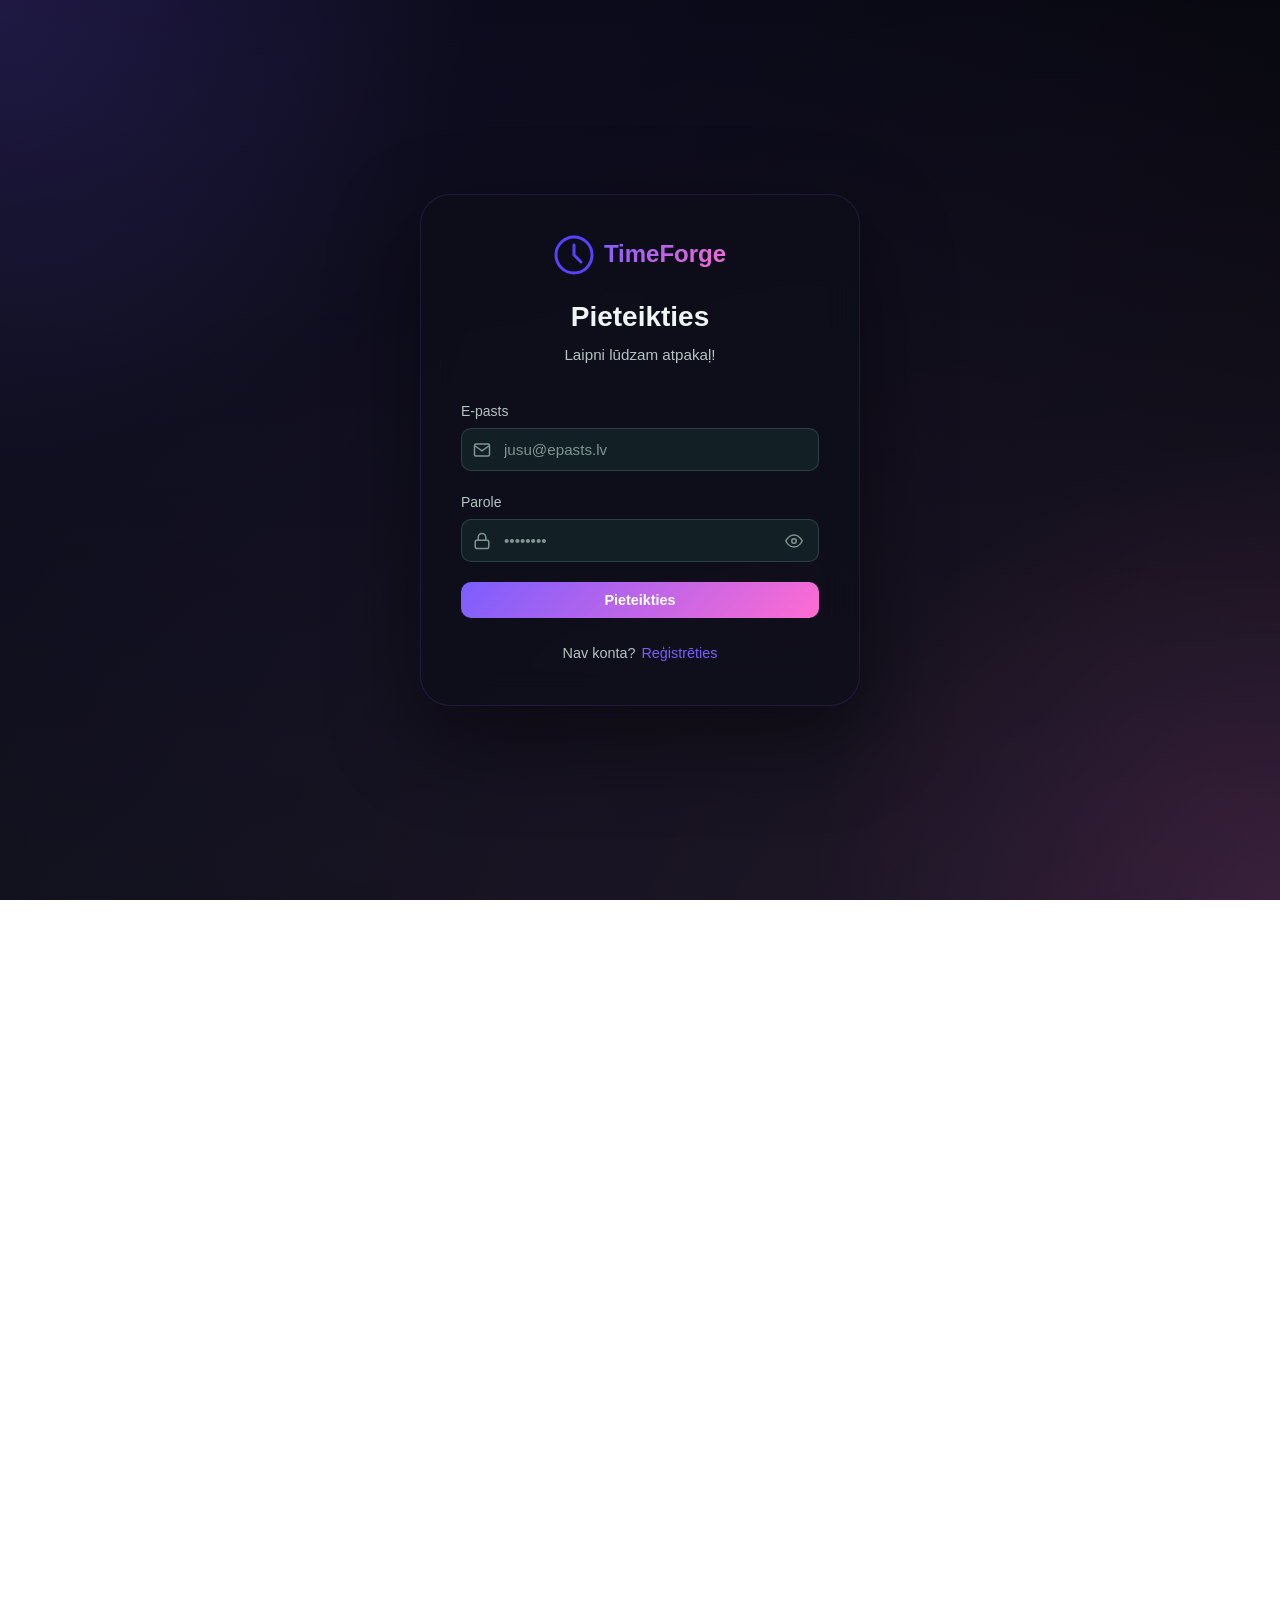
==== timeforge/admin/index.html @ 02adf372 "Labojumi/ korekcija" ====
<!DOCTYPE html>
<html lang="en" data-theme="dark">
<head>
    <meta charset="UTF-8">
    <meta name="viewport" content="width=device-width, initial-scale=1.0">
    <title>TimeForge — Admin Panel</title>
    <link rel="preconnect" href="https://fonts.googleapis.com">
    <link rel="preconnect" href="https://fonts.gstatic.com" crossorigin>
    <link href="https://fonts.googleapis.com/css2?family=Inter:wght@300;400;500;600;700&display=swap" rel="stylesheet">
    <link rel="stylesheet" href="css/admin.css">
    <link rel="icon" type="image/svg+xml" href="../favicon.svg">
    <link rel="shortcut icon" href="../favicon.svg" type="image/svg+xml">
</head>
<body>

<!-- Loading Screen -->
<div id="loading-screen" class="loading-screen">
    <div class="loading-inner">
        <svg viewBox="0 0 40 40" fill="none" width="48" height="48" class="loading-logo">
            <circle cx="20" cy="20" r="18" stroke="url(#ll)" stroke-width="3"/>
            <path d="M20 10V20L27 27" stroke="url(#ll)" stroke-width="3" stroke-linecap="round"/>
            <defs>
                <linearGradient id="ll" x1="0" y1="0" x2="40" y2="40">
                    <stop offset="0%" stop-color="#5641FF"/>
                    <stop offset="100%" stop-color="#FF6CD2"/>
                </linearGradient>
            </defs>
        </svg>
        <p>Loading Admin Panel…</p>
    </div>
</div>

<!-- Admin Application -->
<div id="admin-app" class="admin-app hidden">

    <!-- Sidebar -->
    <aside id="sidebar" class="sidebar">
        <div class="sidebar-brand">
            <svg viewBox="0 0 40 40" fill="none" class="brand-icon">
                <circle cx="20" cy="20" r="18" stroke="url(#lb)" stroke-width="3"/>
                <path d="M20 10V20L27 27" stroke="url(#lb)" stroke-width="3" stroke-linecap="round"/>
                <defs>
                    <linearGradient id="lb" x1="0" y1="0" x2="40" y2="40">
                        <stop offset="0%" stop-color="#5641FF"/>
                        <stop offset="100%" stop-color="#FF6CD2"/>
                    </linearGradient>
                </defs>
            </svg>
            <div class="brand-text">
                <span class="brand-name">TimeForge</span>
                <span class="brand-label">Admin Panel</span>
            </div>
        </div>

        <nav class="sidebar-nav">
            <span class="nav-group">Dashboard</span>
            <a href="#" class="nav-item active" data-section="overview">
                <svg viewBox="0 0 24 24" fill="none" stroke="currentColor" stroke-width="2"><rect x="3" y="3" width="7" height="7"/><rect x="14" y="3" width="7" height="7"/><rect x="14" y="14" width="7" height="7"/><rect x="3" y="14" width="7" height="7"/></svg>
                <span>Overview</span>
            </a>

            <span class="nav-group">Management</span>
            <a href="#" class="nav-item" data-section="users">
                <svg viewBox="0 0 24 24" fill="none" stroke="currentColor" stroke-width="2"><path d="M17 21v-2a4 4 0 0 0-4-4H5a4 4 0 0 0-4 4v2"/><circle cx="9" cy="7" r="4"/><path d="M23 21v-2a4 4 0 0 0-3-3.87"/><path d="M16 3.13a4 4 0 0 1 0 7.75"/></svg>
                <span>Users</span>
                <span class="nav-count" id="nav-users-count"></span>
            </a>
            <a href="#" class="nav-item" data-section="quotes">
                <svg viewBox="0 0 24 24" fill="none" stroke="currentColor" stroke-width="2"><path d="M21 15a2 2 0 0 1-2 2H7l-4 4V5a2 2 0 0 1 2-2h14a2 2 0 0 1 2 2z"/></svg>
                <span>Quotes</span>
                <span class="nav-count" id="nav-quotes-count"></span>
            </a>

            <span class="nav-group">System</span>
            <a href="#" class="nav-item" data-section="logs">
                <svg viewBox="0 0 24 24" fill="none" stroke="currentColor" stroke-width="2"><path d="M14 2H6a2 2 0 0 0-2 2v16a2 2 0 0 0 2 2h12a2 2 0 0 0 2-2V8z"/><polyline points="14 2 14 8 20 8"/><line x1="16" y1="13" x2="8" y2="13"/><line x1="16" y1="17" x2="8" y2="17"/></svg>
                <span>Activity Log</span>
            </a>
        </nav>

        <div class="sidebar-footer">
            <div class="admin-profile">
                <div class="admin-avatar" id="admin-avatar">A</div>
                <div class="admin-info">
                    <span class="admin-name" id="admin-name">Admin</span>
                    <span class="admin-role-label">Administrator</span>
                </div>
            </div>
            <a href="../index.html" class="back-link">
                <svg viewBox="0 0 24 24" fill="none" stroke="currentColor" stroke-width="2"><path d="M9 21H5a2 2 0 0 1-2-2V5a2 2 0 0 1 2-2h4"/><polyline points="16 17 21 12 16 7"/><line x1="21" y1="12" x2="9" y2="12"/></svg>
                <span>Back to App</span>
            </a>
        </div>
    </aside>

    <!-- Main Content -->
    <main class="main-content">

        <!-- Topbar -->
        <header class="topbar">
            <div class="topbar-left">
                <button id="sidebar-toggle" class="icon-btn">
                    <svg viewBox="0 0 24 24" fill="none" stroke="currentColor" stroke-width="2"><line x1="3" y1="12" x2="21" y2="12"/><line x1="3" y1="6" x2="21" y2="6"/><line x1="3" y1="18" x2="21" y2="18"/></svg>
                </button>
                <div class="breadcrumb">
                    <span class="breadcrumb-root">Admin</span>
                    <svg viewBox="0 0 24 24" fill="none" stroke="currentColor" stroke-width="2" width="14" height="14"><polyline points="9 18 15 12 9 6"/></svg>
                    <span id="breadcrumb-current">Overview</span>
                </div>
            </div>
            <div class="topbar-right">
                <div class="topbar-search">
                    <svg viewBox="0 0 24 24" fill="none" stroke="currentColor" stroke-width="2"><circle cx="11" cy="11" r="8"/><line x1="21" y1="21" x2="16.65" y2="16.65"/></svg>
                    <input type="text" id="topbar-search" placeholder="Search…">
                </div>
                <button id="refresh-btn" class="icon-btn" title="Refresh data">
                    <svg viewBox="0 0 24 24" fill="none" stroke="currentColor" stroke-width="2"><polyline points="23 4 23 10 17 10"/><polyline points="1 20 1 14 7 14"/><path d="M3.51 9a9 9 0 0 1 14.85-3.36L23 10M1 14l4.64 4.36A9 9 0 0 0 20.49 15"/></svg>
                </button>
                <button id="theme-toggle" class="icon-btn" title="Toggle theme">
                    <svg class="icon-sun" viewBox="0 0 24 24" fill="none" stroke="currentColor" stroke-width="2"><circle cx="12" cy="12" r="5"/><line x1="12" y1="1" x2="12" y2="3"/><line x1="12" y1="21" x2="12" y2="23"/><line x1="4.22" y1="4.22" x2="5.64" y2="5.64"/><line x1="18.36" y1="18.36" x2="19.78" y2="19.78"/><line x1="1" y1="12" x2="3" y2="12"/><line x1="21" y1="12" x2="23" y2="12"/><line x1="4.22" y1="19.78" x2="5.64" y2="18.36"/><line x1="18.36" y1="5.64" x2="19.78" y2="4.22"/></svg>
                    <svg class="icon-moon hidden" viewBox="0 0 24 24" fill="none" stroke="currentColor" stroke-width="2"><path d="M21 12.79A9 9 0 1 1 11.21 3 7 7 0 0 0 21 12.79z"/></svg>
                </button>
            </div>
        </header>

        <!-- Content Area -->
        <div class="content-area">

            <!-- Overview -->
            <section id="section-overview" class="section active">
                <div class="section-header">
                    <div>
                        <h1>Overview</h1>
                        <p class="section-desc">System statistics and recent activity</p>
                    </div>
                    <span class="last-updated" id="last-updated"></span>
                </div>
                <div id="stats-grid" class="stats-grid"></div>
                <div class="overview-grid">
                    <div class="card">
                        <div class="card-header">
                            <h3 class="card-title">Recent Users</h3>
                            <a href="#" class="card-link" data-section="users">View all →</a>
                        </div>
                        <div id="recent-users"></div>
                    </div>
                    <div class="card">
                        <div class="card-header">
                            <h3 class="card-title">Recent Activity</h3>
                            <a href="#" class="card-link" data-section="logs">View all →</a>
                        </div>
                        <div id="recent-activity"></div>
                    </div>
                </div>
            </section>

            <!-- Users -->
            <section id="section-users" class="section hidden">
                <div class="section-header">
                    <div>
                        <h1>Users</h1>
                        <p class="section-desc">Manage user accounts, roles and access</p>
                    </div>
                </div>
                <div class="toolbar">
                    <div class="search-box">
                        <svg viewBox="0 0 24 24" fill="none" stroke="currentColor" stroke-width="2"><circle cx="11" cy="11" r="8"/><line x1="21" y1="21" x2="16.65" y2="16.65"/></svg>
                        <input type="text" id="users-search" placeholder="Search by name or email…">
                    </div>
                    <div class="filter-row">
                        <select id="users-role-filter">
                            <option value="">All Roles</option>
                            <option value="admin">Admin</option>
                            <option value="user">User</option>
                        </select>
                        <select id="users-status-filter">
                            <option value="">All Status</option>
                            <option value="active">Active</option>
                            <option value="blocked">Blocked</option>
                        </select>
                    </div>
                    <span class="result-count" id="users-count-label"></span>
                    <div class="toolbar-actions">
                        <button type="button" class="btn btn-secondary" id="export-csv-btn">
                            <svg viewBox="0 0 24 24" fill="none" stroke="currentColor" stroke-width="2" width="14" height="14"><path d="M21 15v4a2 2 0 0 1-2 2H5a2 2 0 0 1-2-2v-4"/><polyline points="7 10 12 15 17 10"/><line x1="12" y1="15" x2="12" y2="3"/></svg>
                            Export CSV
                        </button>
                        <button type="button" class="btn btn-primary" id="announce-btn">
                            <svg viewBox="0 0 24 24" fill="none" stroke="currentColor" stroke-width="2" width="14" height="14"><path d="M22 17H2a3 3 0 0 0 3-3V9a7 7 0 0 1 14 0v5a3 3 0 0 0 3 3zm-8.27 4a2 2 0 0 1-3.46 0"/></svg>
                            Announce
                        </button>
                    </div>
                </div>
                <div class="card table-card">
                    <div class="table-scroll">
                        <table class="data-table">
                            <thead>
                                <tr>
                                    <th>User</th>
                                    <th>Email</th>
                                    <th>Role</th>
                                    <th>Level / XP</th>
                                    <th>Streak</th>
                                    <th>Status</th>
                                    <th>Joined</th>
                                    <th>Actions</th>
                                </tr>
                            </thead>
                            <tbody id="users-tbody"></tbody>
                        </table>
                    </div>
                </div>
            </section>

            <!-- Quotes -->
            <section id="section-quotes" class="section hidden">
                <div class="section-header">
                    <div>
                        <h1>Quotes</h1>
                        <p class="section-desc">Manage motivational quotes (Latvian &amp; English)</p>
                    </div>
                    <button class="btn btn-primary" id="add-quote-btn">
                        <svg viewBox="0 0 24 24" fill="none" stroke="currentColor" stroke-width="2" width="16" height="16"><line x1="12" y1="5" x2="12" y2="19"/><line x1="5" y1="12" x2="19" y2="12"/></svg>
                        Add Quote
                    </button>
                </div>
                <div class="toolbar">
                    <div class="search-box">
                        <svg viewBox="0 0 24 24" fill="none" stroke="currentColor" stroke-width="2"><circle cx="11" cy="11" r="8"/><line x1="21" y1="21" x2="16.65" y2="16.65"/></svg>
                        <input type="text" id="quotes-search" placeholder="Search quotes or author…">
                    </div>
                    <select id="quotes-status-filter">
                        <option value="">All</option>
                        <option value="active">Active</option>
                        <option value="inactive">Inactive</option>
                    </select>
                    <span class="result-count" id="quotes-count-label"></span>
                </div>
                <div class="card table-card">
                    <div class="table-scroll">
                        <table class="data-table">
                            <thead>
                                <tr>
                                    <th>Text (LV)</th>
                                    <th>Text (EN)</th>
                                    <th>Author</th>
                                    <th>Active</th>
                                    <th>Actions</th>
                                </tr>
                            </thead>
                            <tbody id="quotes-tbody"></tbody>
                        </table>
                    </div>
                </div>
            </section>

            <!-- Logs -->
            <section id="section-logs" class="section hidden">
                <div class="section-header">
                    <div>
                        <h1>Activity Log</h1>
                        <p class="section-desc">Audit trail of all user actions</p>
                    </div>
                </div>
                <div class="toolbar">
                    <div class="search-box">
                        <svg viewBox="0 0 24 24" fill="none" stroke="currentColor" stroke-width="2"><circle cx="11" cy="11" r="8"/><line x1="21" y1="21" x2="16.65" y2="16.65"/></svg>
                        <input type="text" id="logs-search" placeholder="Search by user or action…">
                    </div>
                    <select id="logs-action-filter">
                        <option value="">All Actions</option>
                        <option value="login">Login</option>
                        <option value="register">Register</option>
                        <option value="task">Tasks</option>
                        <option value="project">Projects</option>
                        <option value="focus">Focus</option>
                        <option value="achievement">Achievements</option>
                    </select>
                    <span class="result-count" id="logs-count-label"></span>
                </div>
                <div class="card table-card">
                    <div class="table-scroll">
                        <table class="data-table">
                            <thead>
                                <tr>
                                    <th>Time</th>
                                    <th>User</th>
                                    <th>Action</th>
                                    <th>Details</th>
                                </tr>
                            </thead>
                            <tbody id="logs-tbody"></tbody>
                        </table>
                    </div>
                </div>
            </section>

        </div>
    </main>
</div>

<!-- Modal -->
<div id="modal-overlay" class="modal-overlay hidden">
    <div id="modal-box" class="modal-box"></div>
</div>

<!-- Toast Container -->
<div id="toast-container"></div>

<script src="js/admin.js"></script>
</body>
</html>
---- timeforge/admin/css/admin.css ----
/* ============================================================
   TimeForge Admin Panel — Styles
   ============================================================ */

/* --- Variables (Dark theme default) --- */
:root,
[data-theme="dark"] {
    --bg:           #0a0a0f;
    --bg2:          #12121a;
    --bg3:          #1a1a28;
    --card:         #16161f;
    --card-hover:   #1e1e2d;
    --input-bg:     #1a1a28;
    --sidebar-bg:   #0e0e16;

    --text:         #f0f0f5;
    --text2:        #a0a0b8;
    --text3:        #6a6a80;
    --border:       #2a2a3d;
    --border-light: #1e1e30;

    --accent:       #5641FF;
    --accent2:      #FF6CD2;
    --accent-grad:  linear-gradient(135deg, #5641FF 0%, #FF6CD2 100%);

    --green:  #4ade80;
    --yellow: #facc15;
    --orange: #fb923c;
    --red:    #f43f5e;
    --blue:   #60a5fa;
    --purple: #a78bfa;
    --pink:   #FF6CD2;

    --shadow-sm: 0 1px 3px rgba(0,0,0,0.3);
    --shadow-md: 0 4px 12px rgba(0,0,0,0.4);
    --shadow-lg: 0 8px 24px rgba(0,0,0,0.5);

    --r-sm: 6px;
    --r-md: 10px;
    --r-lg: 16px;
    --r-full: 9999px;

    --sidebar-w: 256px;
    --topbar-h:  60px;
    --font: 'Inter', -apple-system, sans-serif;
}

[data-theme="light"] {
    --bg:           #f5f5fa;
    --bg2:          #ebebf5;
    --bg3:          #e0e0f0;
    --card:         #ffffff;
    --card-hover:   #f8f8ff;
    --input-bg:     #f0f0fa;
    --sidebar-bg:   #ffffff;

    --text:         #0f0f1a;
    --text2:        #555570;
    --text3:        #9090aa;
    --border:       #ddddf0;
    --border-light: #ededf8;

    --shadow-sm: 0 1px 3px rgba(0,0,0,0.08);
    --shadow-md: 0 4px 12px rgba(0,0,0,0.1);
    --shadow-lg: 0 8px 24px rgba(0,0,0,0.12);
}

/* --- Reset --- */
*, *::before, *::after { box-sizing: border-box; margin: 0; padding: 0; }
html { font-size: 14px; }
body {
    font-family: var(--font);
    background: var(--bg);
    color: var(--text);
    line-height: 1.5;
    overflow: hidden;
    height: 100vh;
}
a { color: inherit; text-decoration: none; }
button { cursor: pointer; border: none; background: none; font-family: var(--font); }
input, select, textarea { font-family: var(--font); }

/* --- Loading Screen --- */
.loading-screen {
    position: fixed; inset: 0;
    background: var(--bg);
    display: flex; align-items: center; justify-content: center;
    z-index: 9999;
}
.loading-inner {
    display: flex; flex-direction: column; align-items: center; gap: 16px;
}
.loading-logo {
    animation: pulse 1.5s ease-in-out infinite;
}
.loading-inner p {
    color: var(--text2);
    font-size: 0.9rem;
}
@keyframes pulse {
    0%, 100% { opacity: 1; transform: scale(1); }
    50% { opacity: 0.6; transform: scale(0.95); }
}

/* --- Layout --- */
.admin-app {
    display: flex;
    height: 100vh;
    overflow: hidden;
}
.hidden { display: none !important; }

/* --- Sidebar --- */
.sidebar {
    width: var(--sidebar-w);
    background: var(--sidebar-bg);
    border-right: 1px solid var(--border);
    display: flex;
    flex-direction: column;
    flex-shrink: 0;
    transition: width 0.25s ease, transform 0.25s ease;
    z-index: 100;
    overflow: hidden;
}
.sidebar.collapsed { width: 64px; }

/* Brand */
.sidebar-brand {
    display: flex;
    align-items: center;
    gap: 12px;
    padding: 20px 16px;
    border-bottom: 1px solid var(--border-light);
}
.brand-icon { width: 32px; height: 32px; flex-shrink: 0; }
.brand-text { display: flex; flex-direction: column; overflow: hidden; }
.brand-name {
    font-size: 1rem;
    font-weight: 700;
    background: var(--accent-grad);
    -webkit-background-clip: text;
    -webkit-text-fill-color: transparent;
    white-space: nowrap;
}
.brand-label {
    font-size: 0.68rem;
    color: var(--text3);
    letter-spacing: 0.08em;
    text-transform: uppercase;
    white-space: nowrap;
}

/* Nav */
.sidebar-nav {
    flex: 1;
    overflow-y: auto;
    padding: 12px 8px;
    display: flex;
    flex-direction: column;
    gap: 2px;
}
.sidebar-nav::-webkit-scrollbar { width: 4px; }
.sidebar-nav::-webkit-scrollbar-thumb { background: var(--border); border-radius: 2px; }

.nav-group {
    display: block;
    font-size: 0.65rem;
    font-weight: 600;
    letter-spacing: 0.1em;
    text-transform: uppercase;
    color: var(--text3);
    padding: 12px 10px 4px;
    white-space: nowrap;
    overflow: hidden;
}
.nav-item {
    display: flex;
    align-items: center;
    gap: 10px;
    padding: 9px 10px;
    border-radius: var(--r-md);
    color: var(--text2);
    font-size: 0.875rem;
    font-weight: 500;
    transition: background 0.15s, color 0.15s;
    white-space: nowrap;
    overflow: hidden;
}
.nav-item svg { width: 18px; height: 18px; flex-shrink: 0; }
.nav-item span:not(.nav-count) { flex: 1; overflow: hidden; text-overflow: ellipsis; }
.nav-item:hover { background: var(--bg3); color: var(--text); }
.nav-item.active {
    background: rgba(86,65,255,0.15);
    color: var(--accent);
}
.nav-item.active svg { stroke: var(--accent); }

.nav-count {
    background: var(--bg3);
    color: var(--text3);
    font-size: 0.7rem;
    font-weight: 600;
    padding: 1px 7px;
    border-radius: var(--r-full);
    min-width: 22px;
    text-align: center;
}
.nav-item.active .nav-count { background: rgba(86,65,255,0.2); color: var(--accent); }

/* Sidebar Footer */
.sidebar-footer {
    padding: 12px;
    border-top: 1px solid var(--border-light);
    display: flex;
    flex-direction: column;
    gap: 8px;
}
.admin-profile {
    display: flex;
    align-items: center;
    gap: 10px;
    padding: 8px;
    border-radius: var(--r-md);
    overflow: hidden;
}
.admin-avatar {
    width: 34px; height: 34px;
    border-radius: var(--r-full);
    background: var(--accent-grad);
    display: flex; align-items: center; justify-content: center;
    font-size: 0.8rem;
    font-weight: 700;
    color: #fff;
    flex-shrink: 0;
}
.admin-info { overflow: hidden; display: flex; flex-direction: column; }
.admin-name {
    font-size: 0.8rem;
    font-weight: 600;
    color: var(--text);
    white-space: nowrap;
    overflow: hidden;
    text-overflow: ellipsis;
}
.admin-role-label {
    font-size: 0.68rem;
    color: var(--accent);
    white-space: nowrap;
}
.back-link {
    display: flex;
    align-items: center;
    gap: 8px;
    padding: 8px 10px;
    border-radius: var(--r-md);
    color: var(--text2);
    font-size: 0.82rem;
    font-weight: 500;
    transition: background 0.15s, color 0.15s;
}
.back-link svg { width: 16px; height: 16px; flex-shrink: 0; }
.back-link:hover { background: var(--bg3); color: var(--text); }

/* Collapsed sidebar */
.sidebar.collapsed .brand-text,
.sidebar.collapsed .nav-group,
.sidebar.collapsed .nav-item span:not(.nav-count),
.sidebar.collapsed .nav-count,
.sidebar.collapsed .admin-info,
.sidebar.collapsed .back-link span {
    display: none;
}
.sidebar.collapsed .nav-item,
.sidebar.collapsed .back-link {
    justify-content: center;
    padding: 10px;
}
.sidebar.collapsed .admin-profile { justify-content: center; }

/* --- Main Content --- */
.main-content {
    flex: 1;
    display: flex;
    flex-direction: column;
    overflow: hidden;
    min-width: 0;
}

/* --- Topbar --- */
.topbar {
    height: var(--topbar-h);
    background: var(--card);
    border-bottom: 1px solid var(--border);
    display: flex;
    align-items: center;
    justify-content: space-between;
    padding: 0 20px;
    gap: 16px;
    flex-shrink: 0;
    position: sticky;
    top: 0;
    z-index: 10;
}
.topbar-left { display: flex; align-items: center; gap: 12px; }
.topbar-right { display: flex; align-items: center; gap: 8px; }

.breadcrumb {
    display: flex;
    align-items: center;
    gap: 6px;
    font-size: 0.82rem;
}
.breadcrumb-root { color: var(--text3); }
.breadcrumb svg { color: var(--text3); }
#breadcrumb-current { color: var(--text); font-weight: 600; }

.topbar-search {
    position: relative;
    display: flex;
    align-items: center;
}
.topbar-search svg {
    position: absolute;
    left: 10px;
    width: 15px; height: 15px;
    color: var(--text3);
    pointer-events: none;
}
.topbar-search input {
    background: var(--bg3);
    border: 1px solid var(--border);
    border-radius: var(--r-full);
    padding: 6px 14px 6px 34px;
    color: var(--text);
    font-size: 0.82rem;
    width: 220px;
    transition: border-color 0.15s, width 0.25s;
    outline: none;
}
.topbar-search input:focus {
    border-color: var(--accent);
    width: 280px;
}
.topbar-search input::placeholder { color: var(--text3); }

.icon-btn {
    width: 36px; height: 36px;
    border-radius: var(--r-md);
    display: flex; align-items: center; justify-content: center;
    color: var(--text2);
    transition: background 0.15s, color 0.15s;
}
.icon-btn svg { width: 17px; height: 17px; }
.icon-btn:hover { background: var(--bg3); color: var(--text); }
.icon-moon.hidden, .icon-sun.hidden { display: none; }

/* --- Content Area --- */
.content-area {
    flex: 1;
    overflow-y: auto;
    padding: 24px;
    background: var(--bg);
}
.content-area::-webkit-scrollbar { width: 6px; }
.content-area::-webkit-scrollbar-thumb { background: var(--border); border-radius: 3px; }

/* --- Section --- */
.section { display: none; }
.section.active { display: block; }

.section-header {
    display: flex;
    align-items: flex-start;
    justify-content: space-between;
    margin-bottom: 24px;
    gap: 16px;
}
.section-header h1 {
    font-size: 1.4rem;
    font-weight: 700;
    color: var(--text);
    line-height: 1.2;
}
.section-desc {
    color: var(--text2);
    font-size: 0.82rem;
    margin-top: 3px;
}
.last-updated {
    font-size: 0.75rem;
    color: var(--text3);
    white-space: nowrap;
    padding-top: 4px;
}

/* --- Stats Grid --- */
.stats-grid {
    display: grid;
    grid-template-columns: repeat(auto-fill, minmax(180px, 1fr));
    gap: 16px;
    margin-bottom: 24px;
}
.stat-card {
    background: var(--card);
    border: 1px solid var(--border);
    border-radius: var(--r-lg);
    padding: 20px;
    display: flex;
    align-items: center;
    gap: 16px;
    transition: border-color 0.15s, box-shadow 0.15s;
}
.stat-card:hover {
    border-color: var(--accent);
    box-shadow: 0 0 0 1px var(--accent), var(--shadow-md);
}
.stat-icon {
    width: 44px; height: 44px;
    border-radius: var(--r-md);
    display: flex; align-items: center; justify-content: center;
    flex-shrink: 0;
}
.stat-icon svg { width: 22px; height: 22px; }
.stat-body { min-width: 0; }
.stat-value {
    font-size: 1.6rem;
    font-weight: 700;
    color: var(--text);
    line-height: 1;
}
.stat-label {
    font-size: 0.75rem;
    color: var(--text2);
    margin-top: 4px;
    white-space: nowrap;
}

/* --- Overview Grid --- */
.overview-grid {
    display: grid;
    grid-template-columns: 1fr 1fr;
    gap: 20px;
}
@media (max-width: 900px) {
    .overview-grid { grid-template-columns: 1fr; }
}

/* --- Card --- */
.card {
    background: var(--card);
    border: 1px solid var(--border);
    border-radius: var(--r-lg);
    overflow: hidden;
}
.card-header {
    display: flex;
    align-items: center;
    justify-content: space-between;
    padding: 16px 20px;
    border-bottom: 1px solid var(--border-light);
}
.card-title {
    font-size: 0.9rem;
    font-weight: 600;
    color: var(--text);
}
.card-link {
    font-size: 0.78rem;
    color: var(--accent);
    opacity: 0.8;
    transition: opacity 0.15s;
}
.card-link:hover { opacity: 1; }

/* List items (overview cards) */
.list-item {
    display: flex;
    align-items: center;
    gap: 12px;
    padding: 10px 20px;
    border-bottom: 1px solid var(--border-light);
    transition: background 0.1s;
}
.list-item:last-child { border-bottom: none; }
.list-item:hover { background: var(--card-hover); }

.user-avatar-sm {
    width: 32px; height: 32px;
    border-radius: var(--r-full);
    background: var(--accent-grad);
    display: flex; align-items: center; justify-content: center;
    font-size: 0.7rem;
    font-weight: 700;
    color: #fff;
    flex-shrink: 0;
}
.list-item-info { flex: 1; min-width: 0; }
.list-item-name {
    font-size: 0.82rem;
    font-weight: 500;
    color: var(--text);
    white-space: nowrap;
    overflow: hidden;
    text-overflow: ellipsis;
}
.list-item-sub {
    font-size: 0.75rem;
    color: var(--text3);
    white-space: nowrap;
    overflow: hidden;
    text-overflow: ellipsis;
}
.list-item-time {
    font-size: 0.72rem;
    color: var(--text3);
    white-space: nowrap;
    flex-shrink: 0;
}
.list-item-action {
    flex: 1;
    font-size: 0.8rem;
    color: var(--text2);
    white-space: nowrap;
    overflow: hidden;
    text-overflow: ellipsis;
}

/* --- Toolbar --- */
.toolbar {
    display: flex;
    align-items: center;
    gap: 10px;
    margin-bottom: 16px;
    flex-wrap: wrap;
}
.search-box {
    position: relative;
    display: flex;
    align-items: center;
    flex: 1;
    min-width: 200px;
    max-width: 340px;
}
.search-box svg {
    position: absolute;
    left: 10px;
    width: 15px; height: 15px;
    color: var(--text3);
    pointer-events: none;
}
.search-box input {
    width: 100%;
    background: var(--card);
    border: 1px solid var(--border);
    border-radius: var(--r-md);
    padding: 8px 12px 8px 34px;
    color: var(--text);
    font-size: 0.82rem;
    outline: none;
    transition: border-color 0.15s;
}
.search-box input:focus { border-color: var(--accent); }
.search-box input::placeholder { color: var(--text3); }

.filter-row { display: flex; gap: 8px; }
select {
    background: var(--card);
    border: 1px solid var(--border);
    border-radius: var(--r-md);
    padding: 8px 12px;
    color: var(--text);
    font-size: 0.82rem;
    outline: none;
    cursor: pointer;
    transition: border-color 0.15s;
}
select:focus { border-color: var(--accent); }
option { background: var(--card); }

.result-count {
    font-size: 0.78rem;
    color: var(--text3);
    white-space: nowrap;
    margin-left: auto;
}
.toolbar-actions {
    display: flex;
    gap: 8px;
    margin-left: auto;
}

/* --- Buttons --- */
.btn {
    display: inline-flex;
    align-items: center;
    gap: 7px;
    padding: 8px 16px;
    border-radius: var(--r-md);
    font-size: 0.82rem;
    font-weight: 600;
    transition: all 0.15s;
    white-space: nowrap;
    cursor: pointer;
    border: 1px solid transparent;
}
.btn-primary {
    background: var(--accent-grad);
    color: #fff;
}
.btn-primary:hover { opacity: 0.88; }
.btn-secondary {
    background: var(--bg3);
    color: var(--text);
    border-color: var(--border);
}
.btn-secondary:hover { background: var(--card-hover); border-color: var(--accent); color: var(--accent); }
.btn-danger {
    background: rgba(244,63,94,0.12);
    color: var(--red);
    border-color: transparent;
}
.btn-danger:hover { background: rgba(244,63,94,0.22); }
.btn-ghost {
    background: transparent;
    color: var(--text2);
    border-color: var(--border);
}
.btn-ghost:hover { background: var(--bg3); color: var(--text); }
.btn-sm { padding: 5px 10px; font-size: 0.76rem; }
.btn-icon {
    padding: 6px;
    border-radius: var(--r-sm);
    color: var(--text2);
    background: transparent;
}
.btn-icon:hover { background: var(--bg3); color: var(--text); }
.btn-icon svg { width: 15px; height: 15px; }

/* --- Tables --- */
.table-card { padding: 0; }
.table-scroll { overflow-x: auto; }
.data-table {
    width: 100%;
    border-collapse: collapse;
    font-size: 0.82rem;
}
.data-table th {
    padding: 12px 16px;
    text-align: left;
    font-size: 0.72rem;
    font-weight: 600;
    letter-spacing: 0.06em;
    text-transform: uppercase;
    color: var(--text3);
    background: var(--card);
    border-bottom: 1px solid var(--border);
    white-space: nowrap;
    position: sticky;
    top: 0;
}
.data-table td {
    padding: 12px 16px;
    border-bottom: 1px solid var(--border-light);
    color: var(--text);
    vertical-align: middle;
}
.data-table tr:last-child td { border-bottom: none; }
.data-table tbody tr:hover { background: var(--card-hover); }

/* User cell */
.user-cell { display: flex; align-items: center; gap: 10px; }
.user-cell .user-avatar-sm { width: 30px; height: 30px; font-size: 0.65rem; }
.user-cell-name {
    font-weight: 500;
    font-size: 0.82rem;
    white-space: nowrap;
}

/* --- Badges --- */
.badge {
    display: inline-flex;
    align-items: center;
    padding: 2px 9px;
    border-radius: var(--r-full);
    font-size: 0.7rem;
    font-weight: 600;
    white-space: nowrap;
}
.badge-admin  { background: rgba(86,65,255,0.15); color: var(--accent); }
.badge-user   { background: var(--bg3); color: var(--text2); }
.badge-active { background: rgba(74,222,128,0.12); color: var(--green); }
.badge-blocked { background: rgba(244,63,94,0.12); color: var(--red); }
.badge-blue   { background: rgba(96,165,250,0.12); color: var(--blue); }
.badge-orange { background: rgba(251,146,60,0.12); color: var(--orange); }
.badge-purple { background: rgba(167,139,250,0.12); color: var(--purple); }
.badge-green  { background: rgba(74,222,128,0.12); color: var(--green); }
.badge-gray   { background: var(--bg3); color: var(--text2); }

/* Action badges for logs */
.action-badge {
    display: inline-block;
    padding: 2px 8px;
    border-radius: var(--r-sm);
    font-size: 0.7rem;
    font-weight: 600;
    font-family: 'SF Mono', 'Fira Code', monospace;
    white-space: nowrap;
}
.action-login       { background: rgba(74,222,128,0.12); color: var(--green); }
.action-register    { background: rgba(96,165,250,0.12); color: var(--blue); }
.action-task        { background: rgba(251,146,60,0.12); color: var(--orange); }
.action-project     { background: rgba(86,65,255,0.15); color: var(--accent); }
.action-focus       { background: rgba(167,139,250,0.12); color: var(--purple); }
.action-achievement { background: rgba(250,204,21,0.12); color: var(--yellow); }
.action-other       { background: var(--bg3); color: var(--text3); }

/* --- Toggle Switch --- */
.switch { position: relative; display: inline-block; width: 36px; height: 20px; }
.switch input { opacity: 0; width: 0; height: 0; }
.switch-track {
    position: absolute; inset: 0;
    background: var(--bg3);
    border-radius: 10px;
    transition: background 0.2s;
    cursor: pointer;
    border: 1px solid var(--border);
}
.switch-track::after {
    content: '';
    position: absolute;
    width: 14px; height: 14px;
    border-radius: 50%;
    background: var(--text3);
    top: 2px; left: 2px;
    transition: transform 0.2s, background 0.2s;
}
.switch input:checked + .switch-track { background: rgba(86,65,255,0.2); border-color: var(--accent); }
.switch input:checked + .switch-track::after { transform: translateX(16px); background: var(--accent); }

/* --- Quote text cell --- */
.quote-text {
    max-width: 220px;
    overflow: hidden;
    text-overflow: ellipsis;
    white-space: nowrap;
    color: var(--text2);
    font-size: 0.8rem;
}

/* --- Modal --- */
.modal-overlay {
    position: fixed; inset: 0;
    background: rgba(0,0,0,0.6);
    display: flex; align-items: center; justify-content: center;
    z-index: 200;
    -webkit-backdrop-filter: blur(4px);
    backdrop-filter: blur(4px);
    padding: 20px;
}
.modal-box {
    background: var(--card);
    border: 1px solid var(--border);
    border-radius: var(--r-lg);
    width: 100%;
    max-width: 480px;
    max-height: 90vh;
    overflow-y: auto;
    box-shadow: var(--shadow-lg);
    animation: modal-in 0.2s ease;
}
@keyframes modal-in {
    from { opacity: 0; transform: scale(0.96) translateY(8px); }
    to   { opacity: 1; transform: scale(1) translateY(0); }
}
.modal-header {
    display: flex;
    align-items: center;
    justify-content: space-between;
    padding: 20px 24px 16px;
    border-bottom: 1px solid var(--border-light);
}
.modal-header h2 { font-size: 1rem; font-weight: 700; }
.modal-close {
    width: 28px; height: 28px;
    border-radius: var(--r-sm);
    display: flex; align-items: center; justify-content: center;
    color: var(--text2);
    transition: background 0.15s, color 0.15s;
}
.modal-close svg { width: 16px; height: 16px; }
.modal-close:hover { background: var(--bg3); color: var(--text); }
.modal-body { padding: 20px 24px; }
.modal-footer {
    display: flex;
    align-items: center;
    justify-content: flex-end;
    gap: 8px;
    padding: 16px 24px;
    border-top: 1px solid var(--border-light);
}

/* Form */
.form-group { display: flex; flex-direction: column; gap: 6px; margin-bottom: 16px; }
.form-group:last-child { margin-bottom: 0; }
.form-group label {
    font-size: 0.78rem;
    font-weight: 600;
    color: var(--text2);
}
.form-group input,
.form-group textarea,
.form-group select {
    background: var(--input-bg);
    border: 1px solid var(--border);
    border-radius: var(--r-md);
    padding: 9px 12px;
    color: var(--text);
    font-size: 0.85rem;
    outline: none;
    transition: border-color 0.15s;
    width: 100%;
}
.form-group input:focus,
.form-group textarea:focus,
.form-group select:focus { border-color: var(--accent); }
.form-group textarea { min-height: 80px; resize: vertical; }
.form-row { display: grid; grid-template-columns: 1fr 1fr; gap: 12px; }

/* --- Toast --- */
#toast-container {
    position: fixed;
    bottom: 24px; right: 24px;
    display: flex; flex-direction: column; gap: 8px;
    z-index: 9999;
    pointer-events: none;
}
.toast {
    display: flex;
    align-items: center;
    gap: 10px;
    padding: 12px 16px;
    background: var(--card);
    border: 1px solid var(--border);
    border-radius: var(--r-md);
    box-shadow: var(--shadow-lg);
    min-width: 260px;
    max-width: 360px;
    pointer-events: all;
    animation: toast-in 0.25s ease;
    font-size: 0.82rem;
}
@keyframes toast-in {
    from { opacity: 0; transform: translateX(20px); }
    to   { opacity: 1; transform: translateX(0); }
}
.toast-icon { width: 18px; height: 18px; flex-shrink: 0; border-radius: 50%; display: flex; align-items: center; justify-content: center; }
.toast-success .toast-icon { background: rgba(74,222,128,0.15); color: var(--green); }
.toast-error   .toast-icon { background: rgba(244,63,94,0.15); color: var(--red); }
.toast-info    .toast-icon { background: rgba(96,165,250,0.15); color: var(--blue); }
.toast-icon svg { width: 11px; height: 11px; }
.toast-text { flex: 1; }
.toast-title { font-weight: 600; color: var(--text); }
.toast-msg { color: var(--text2); font-size: 0.78rem; }
.toast-out { animation: toast-out 0.2s ease forwards; }
@keyframes toast-out {
    to { opacity: 0; transform: translateX(20px); }
}

/* --- Empty state --- */
.empty-state {
    display: flex;
    flex-direction: column;
    align-items: center;
    justify-content: center;
    padding: 40px 20px;
    color: var(--text3);
    gap: 8px;
}
.empty-state svg { width: 40px; height: 40px; opacity: 0.4; }
.empty-state p { font-size: 0.85rem; }

/* --- Actions cell --- */
.actions-cell { display: flex; align-items: center; gap: 6px; }

/* --- Confirm dialog (inline) --- */
.confirm-row {
    display: flex;
    align-items: center;
    gap: 6px;
    font-size: 0.78rem;
    color: var(--red);
}
.confirm-row span { font-weight: 500; }

/* --- Responsive --- */
@media (max-width: 768px) {
    .sidebar {
        position: fixed;
        left: 0; top: 0; bottom: 0;
        transform: translateX(-100%);
        box-shadow: var(--shadow-lg);
    }
    .sidebar.mobile-open { transform: translateX(0); }
    .sidebar-overlay {
        position: fixed; inset: 0;
        background: rgba(0,0,0,0.5);
        z-index: 99;
        display: none;
    }
    .sidebar-overlay.show { display: block; }
    .topbar-search input { width: 150px; }
    .topbar-search input:focus { width: 180px; }
    .stats-grid { grid-template-columns: repeat(2, 1fr); }
}

@media (max-width: 500px) {
    .content-area { padding: 16px; }
    .stats-grid { grid-template-columns: 1fr 1fr; gap: 10px; }
    .stat-value { font-size: 1.3rem; }
}
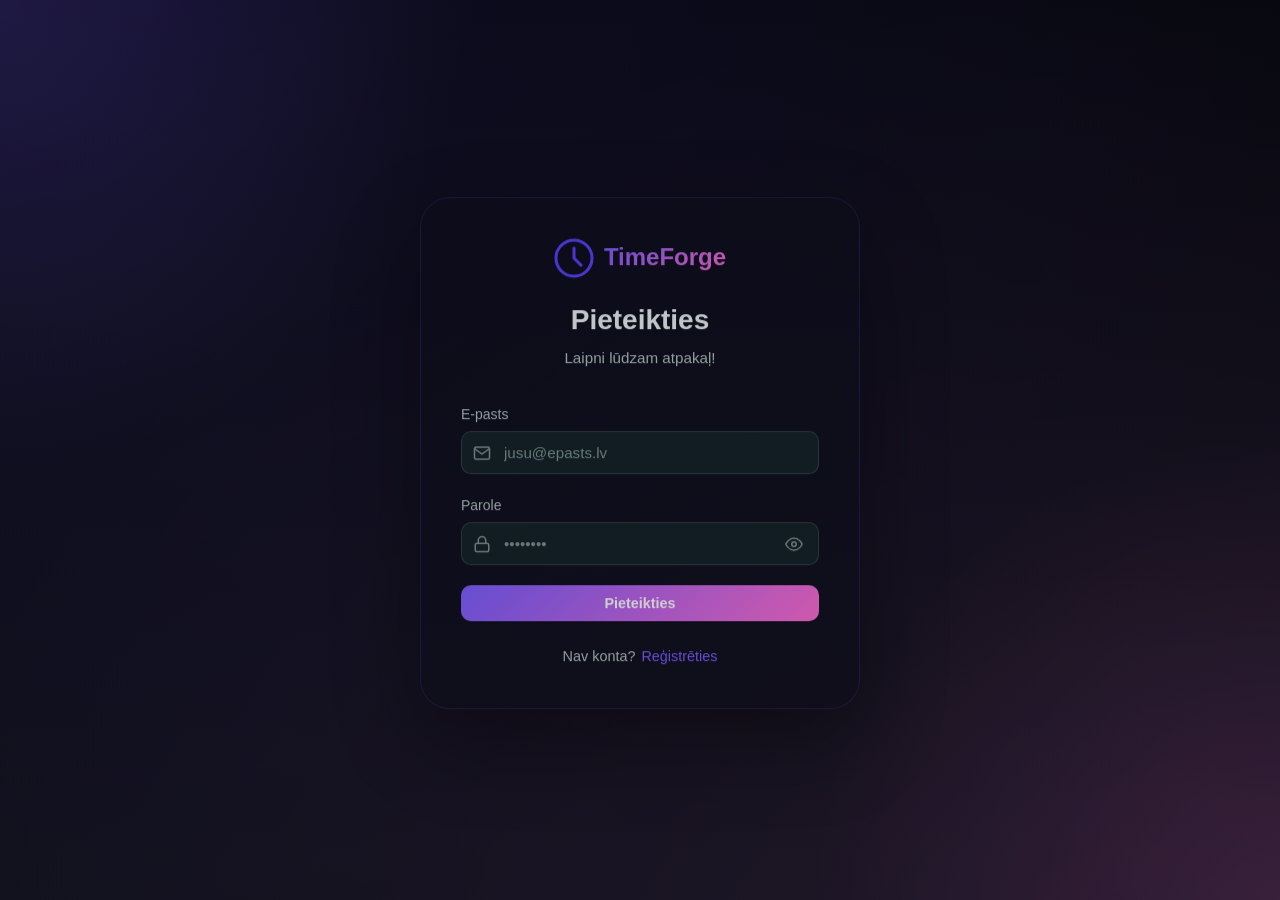
==== commit c2b543bc: "Fix admin panel crash, add level/pet system, persist XP to DB, wire activity logging - Fix admin_sta" ====
--- a/timeforge/admin/index.html
+++ b/timeforge/admin/index.html
@@ -307,6 +307,6 @@
 <!-- Toast Container -->
 <div id="toast-container"></div>
 
-<script src="js/admin.js"></script>
+<script src="js/admin.js?v=2"></script>
 </body>
 </html>
